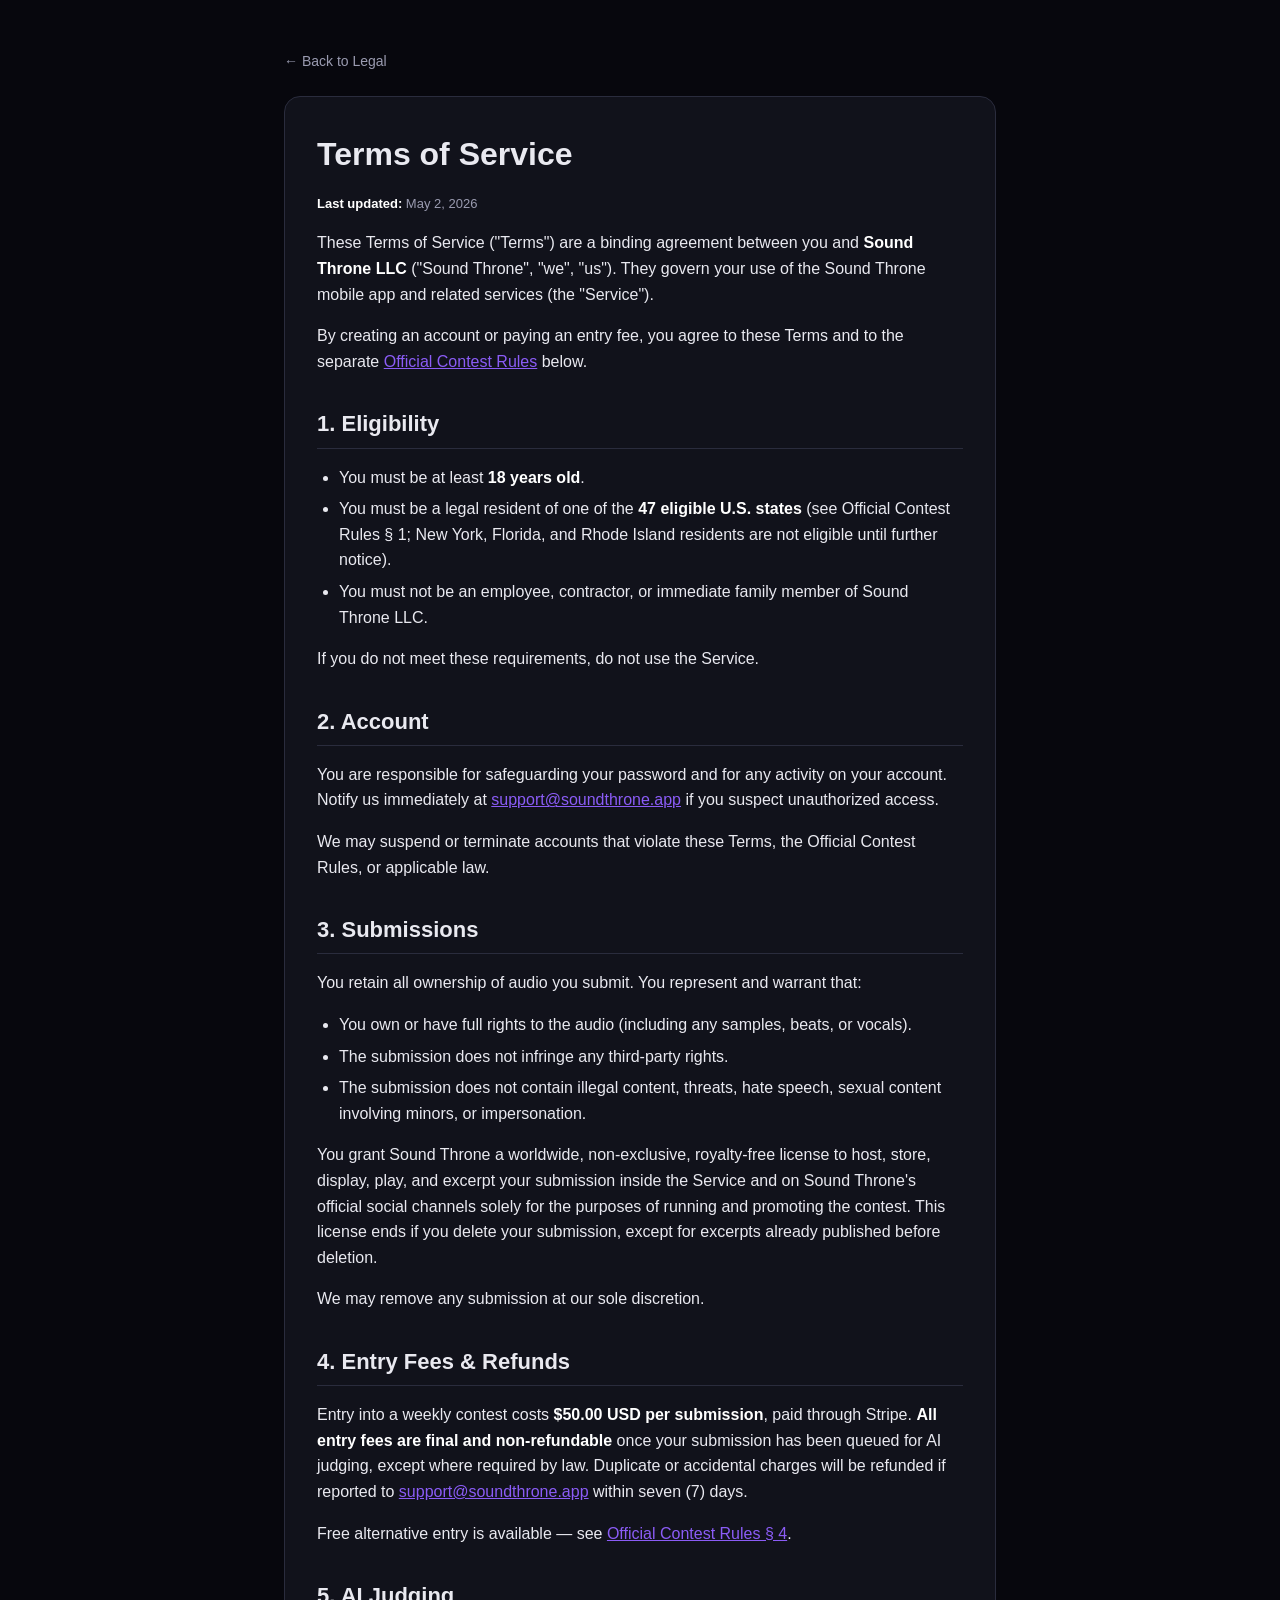
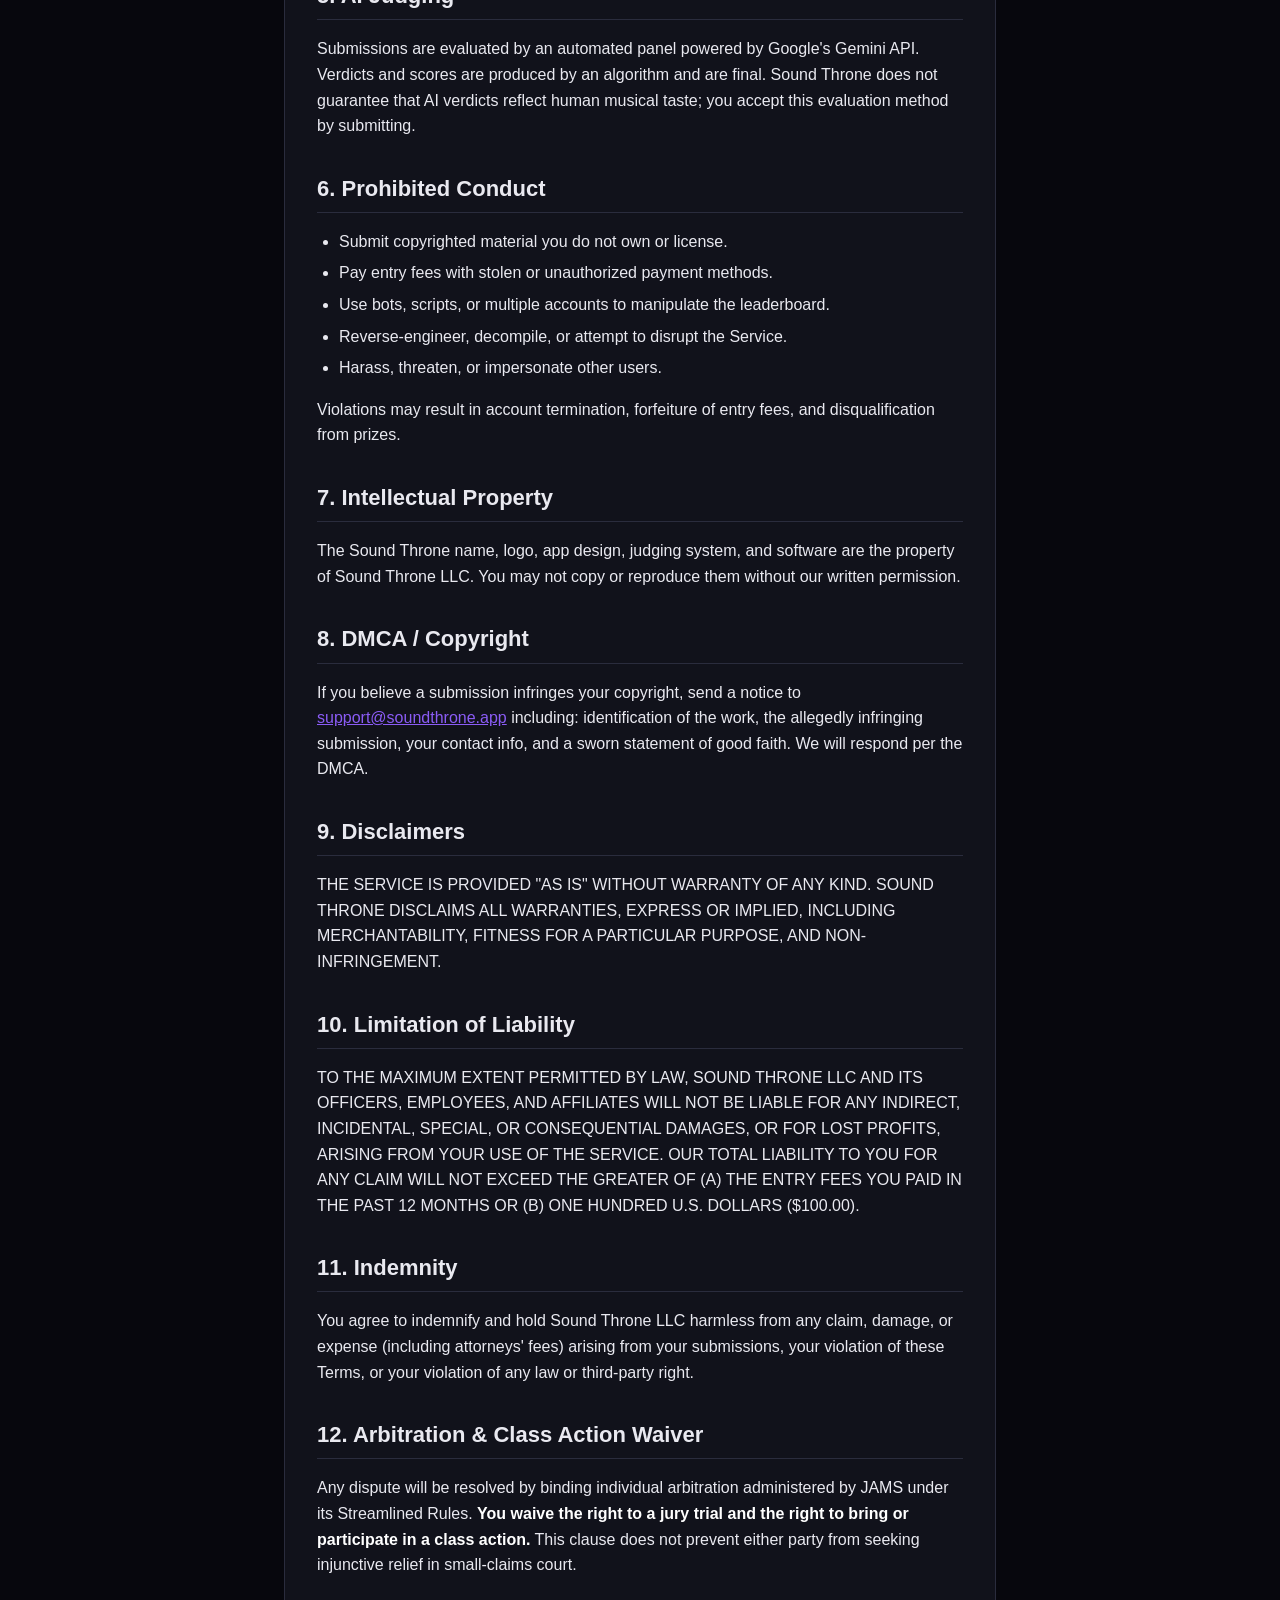
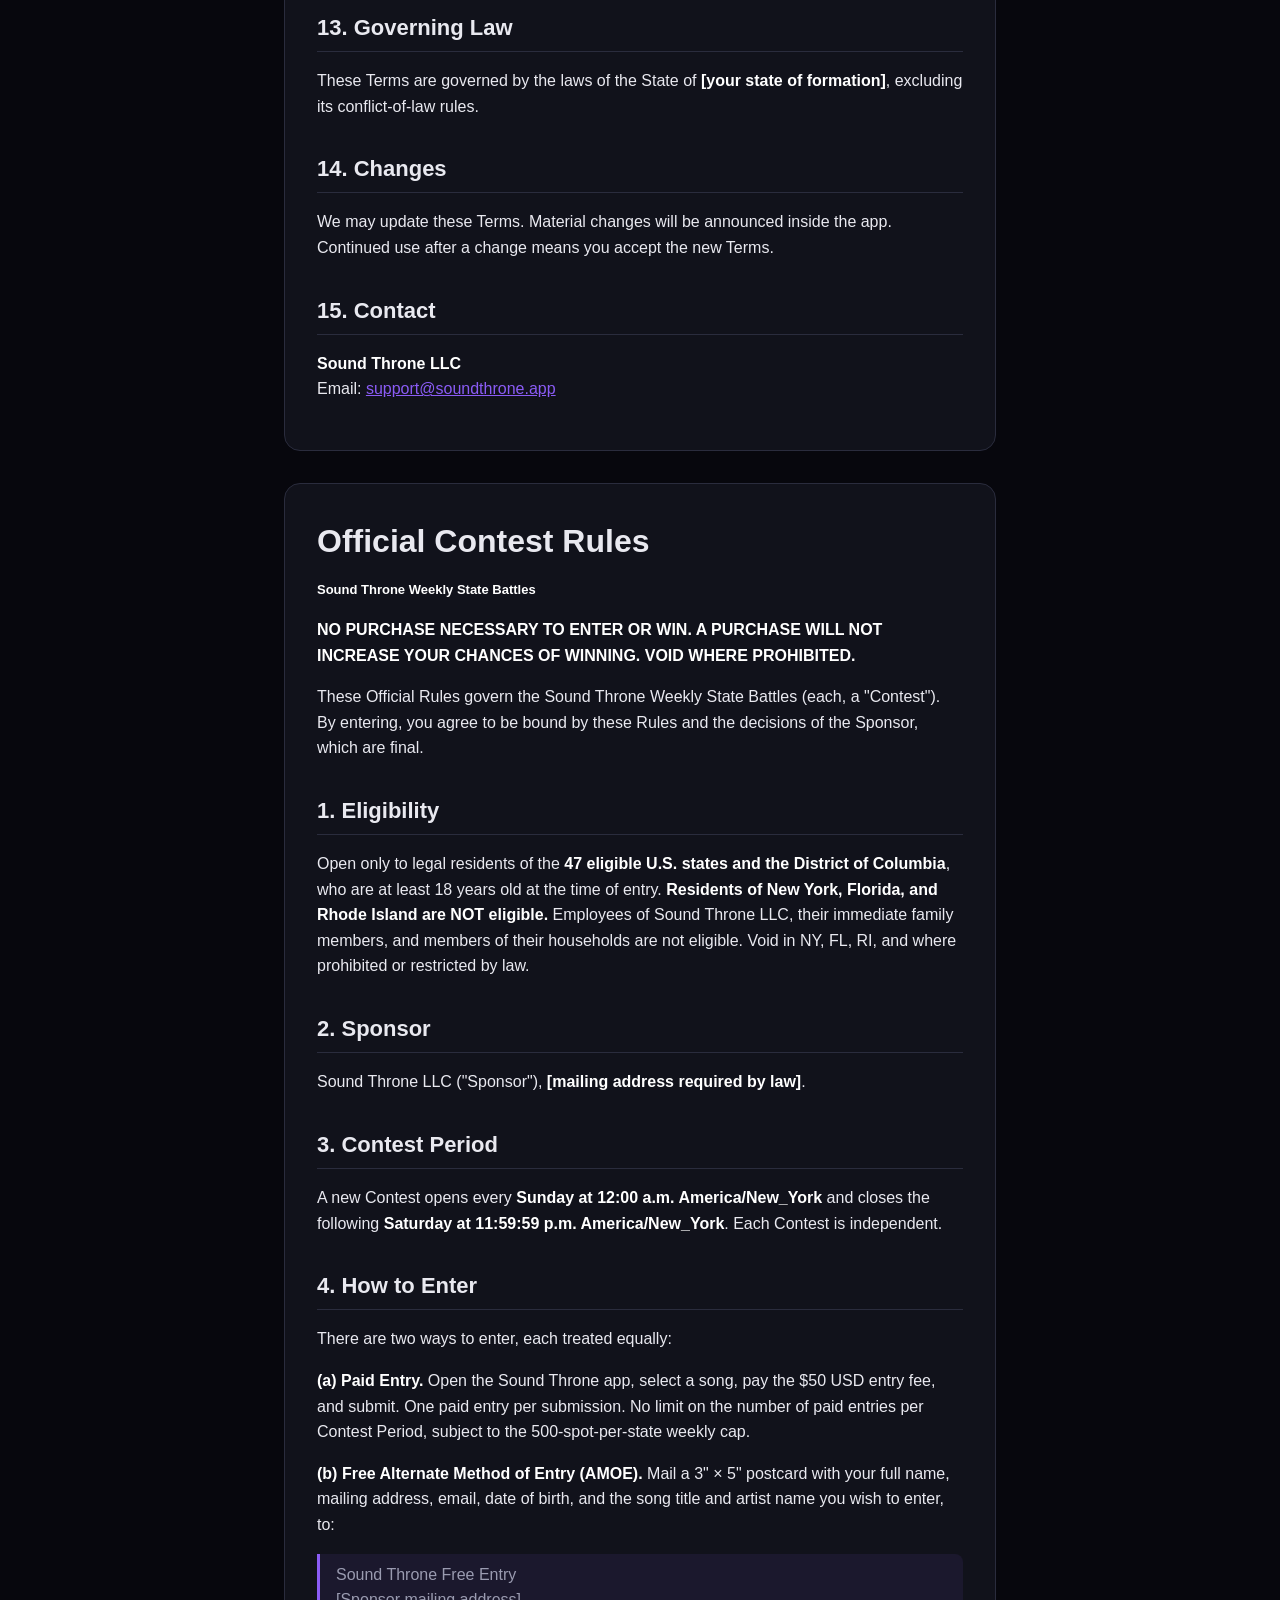
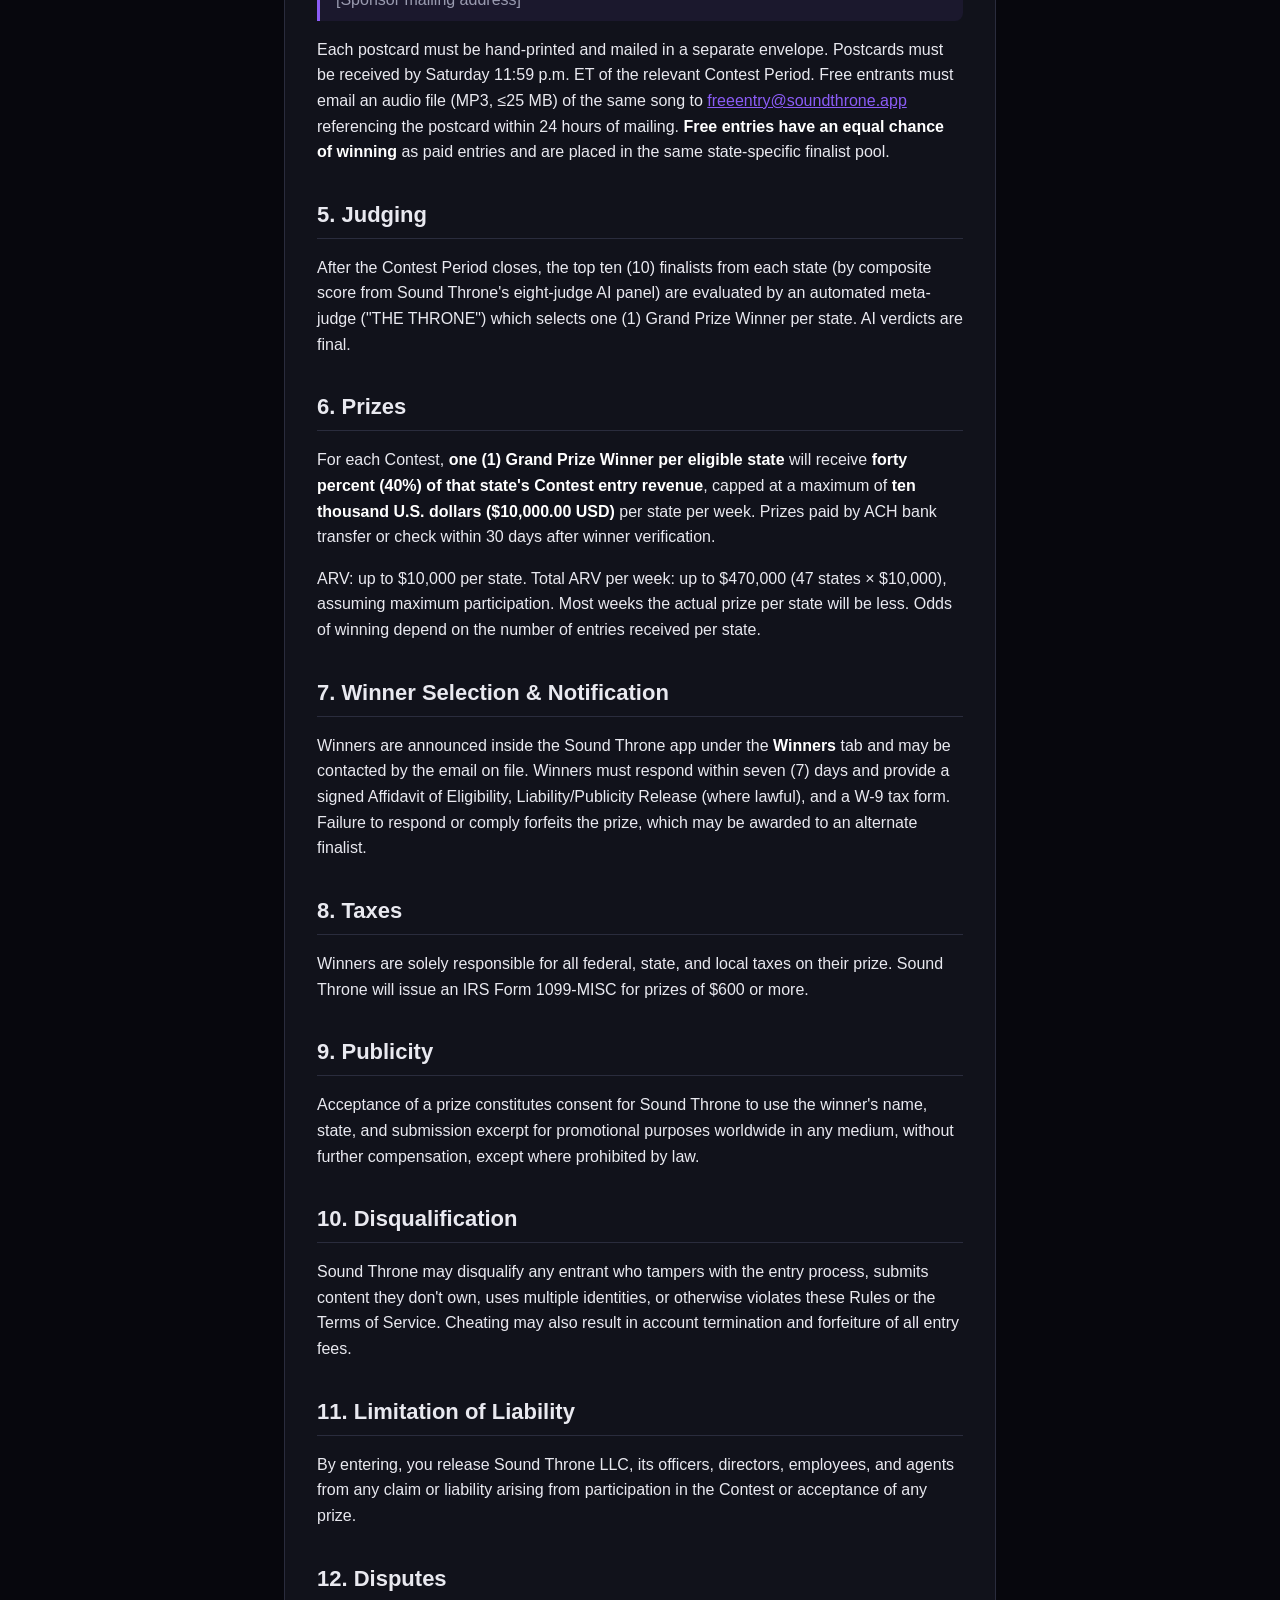
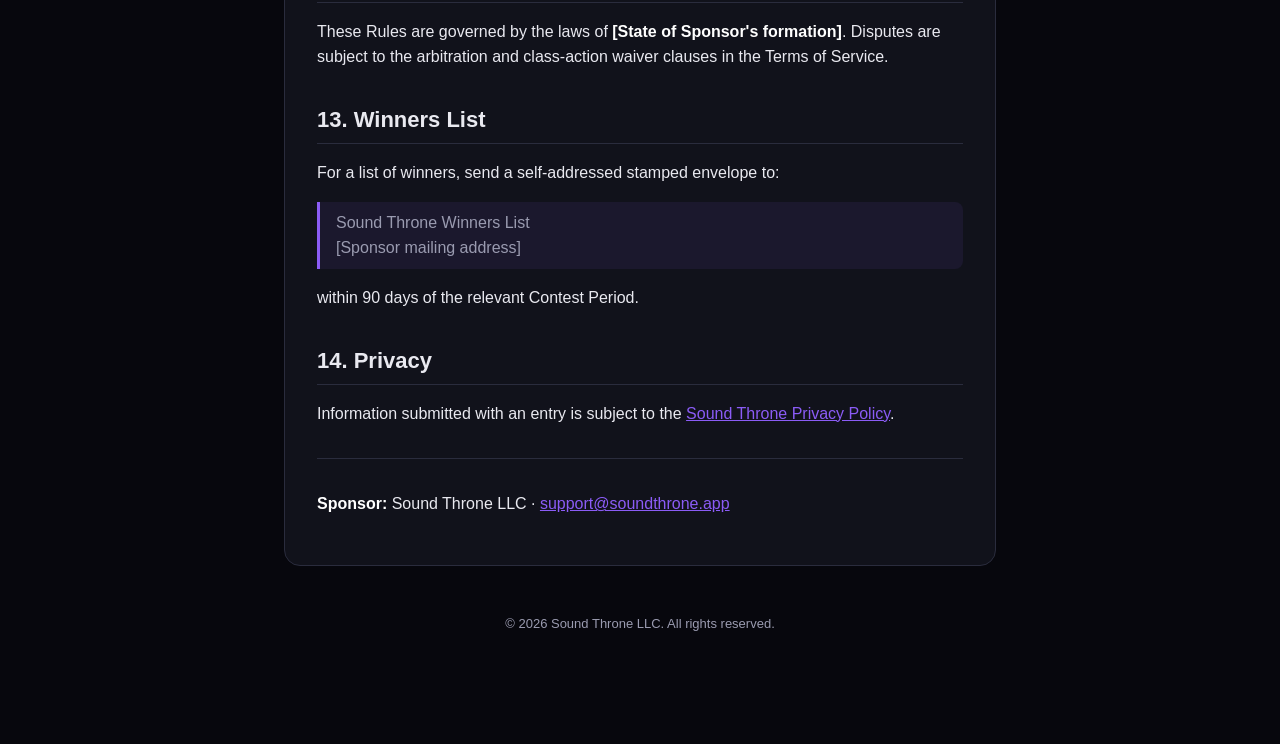
==== terms.html @ baa13c51 "Initial: privacy, terms, contest rules" ====
<!doctype html>
<html lang="en">
<head>
<meta charset="utf-8" />
<meta name="viewport" content="width=device-width, initial-scale=1" />
<title>Terms of Service &amp; Contest Rules — Sound Throne</title>
<link rel="stylesheet" href="style.css" />
</head>
<body>
<main>
  <a class="back" href="index.html">← Back to Legal</a>

  <article id="terms">
    <h1>Terms of Service</h1>
    <p class="updated"><strong>Last updated:</strong> May 2, 2026</p>

    <p>These Terms of Service ("Terms") are a binding agreement between you and <strong>Sound Throne LLC</strong> ("Sound Throne", "we", "us"). They govern your use of the Sound Throne mobile app and related services (the "Service").</p>
    <p>By creating an account or paying an entry fee, you agree to these Terms and to the separate <a href="#official-contest-rules">Official Contest Rules</a> below.</p>

    <h2>1. Eligibility</h2>
    <ul>
      <li>You must be at least <strong>18 years old</strong>.</li>
      <li>You must be a legal resident of one of the <strong>47 eligible U.S. states</strong> (see Official Contest Rules § 1; New York, Florida, and Rhode Island residents are not eligible until further notice).</li>
      <li>You must not be an employee, contractor, or immediate family member of Sound Throne LLC.</li>
    </ul>
    <p>If you do not meet these requirements, do not use the Service.</p>

    <h2>2. Account</h2>
    <p>You are responsible for safeguarding your password and for any activity on your account. Notify us immediately at <a href="mailto:support@soundthrone.app">support@soundthrone.app</a> if you suspect unauthorized access.</p>
    <p>We may suspend or terminate accounts that violate these Terms, the Official Contest Rules, or applicable law.</p>

    <h2>3. Submissions</h2>
    <p>You retain all ownership of audio you submit. You represent and warrant that:</p>
    <ul>
      <li>You own or have full rights to the audio (including any samples, beats, or vocals).</li>
      <li>The submission does not infringe any third-party rights.</li>
      <li>The submission does not contain illegal content, threats, hate speech, sexual content involving minors, or impersonation.</li>
    </ul>
    <p>You grant Sound Throne a worldwide, non-exclusive, royalty-free license to host, store, display, play, and excerpt your submission inside the Service and on Sound Throne's official social channels solely for the purposes of running and promoting the contest. This license ends if you delete your submission, except for excerpts already published before deletion.</p>
    <p>We may remove any submission at our sole discretion.</p>

    <h2>4. Entry Fees &amp; Refunds</h2>
    <p>Entry into a weekly contest costs <strong>$50.00 USD per submission</strong>, paid through Stripe. <strong>All entry fees are final and non-refundable</strong> once your submission has been queued for AI judging, except where required by law. Duplicate or accidental charges will be refunded if reported to <a href="mailto:support@soundthrone.app">support@soundthrone.app</a> within seven (7) days.</p>
    <p>Free alternative entry is available — see <a href="#official-contest-rules">Official Contest Rules § 4</a>.</p>

    <h2>5. AI Judging</h2>
    <p>Submissions are evaluated by an automated panel powered by Google's Gemini API. Verdicts and scores are produced by an algorithm and are final. Sound Throne does not guarantee that AI verdicts reflect human musical taste; you accept this evaluation method by submitting.</p>

    <h2>6. Prohibited Conduct</h2>
    <ul>
      <li>Submit copyrighted material you do not own or license.</li>
      <li>Pay entry fees with stolen or unauthorized payment methods.</li>
      <li>Use bots, scripts, or multiple accounts to manipulate the leaderboard.</li>
      <li>Reverse-engineer, decompile, or attempt to disrupt the Service.</li>
      <li>Harass, threaten, or impersonate other users.</li>
    </ul>
    <p>Violations may result in account termination, forfeiture of entry fees, and disqualification from prizes.</p>

    <h2>7. Intellectual Property</h2>
    <p>The Sound Throne name, logo, app design, judging system, and software are the property of Sound Throne LLC. You may not copy or reproduce them without our written permission.</p>

    <h2>8. DMCA / Copyright</h2>
    <p>If you believe a submission infringes your copyright, send a notice to <a href="mailto:support@soundthrone.app">support@soundthrone.app</a> including: identification of the work, the allegedly infringing submission, your contact info, and a sworn statement of good faith. We will respond per the DMCA.</p>

    <h2>9. Disclaimers</h2>
    <p>THE SERVICE IS PROVIDED "AS IS" WITHOUT WARRANTY OF ANY KIND. SOUND THRONE DISCLAIMS ALL WARRANTIES, EXPRESS OR IMPLIED, INCLUDING MERCHANTABILITY, FITNESS FOR A PARTICULAR PURPOSE, AND NON-INFRINGEMENT.</p>

    <h2>10. Limitation of Liability</h2>
    <p>TO THE MAXIMUM EXTENT PERMITTED BY LAW, SOUND THRONE LLC AND ITS OFFICERS, EMPLOYEES, AND AFFILIATES WILL NOT BE LIABLE FOR ANY INDIRECT, INCIDENTAL, SPECIAL, OR CONSEQUENTIAL DAMAGES, OR FOR LOST PROFITS, ARISING FROM YOUR USE OF THE SERVICE. OUR TOTAL LIABILITY TO YOU FOR ANY CLAIM WILL NOT EXCEED THE GREATER OF (A) THE ENTRY FEES YOU PAID IN THE PAST 12 MONTHS OR (B) ONE HUNDRED U.S. DOLLARS ($100.00).</p>

    <h2>11. Indemnity</h2>
    <p>You agree to indemnify and hold Sound Throne LLC harmless from any claim, damage, or expense (including attorneys' fees) arising from your submissions, your violation of these Terms, or your violation of any law or third-party right.</p>

    <h2>12. Arbitration &amp; Class Action Waiver</h2>
    <p>Any dispute will be resolved by binding individual arbitration administered by JAMS under its Streamlined Rules. <strong>You waive the right to a jury trial and the right to bring or participate in a class action.</strong> This clause does not prevent either party from seeking injunctive relief in small-claims court.</p>

    <h2>13. Governing Law</h2>
    <p>These Terms are governed by the laws of the State of <strong>[your state of formation]</strong>, excluding its conflict-of-law rules.</p>

    <h2>14. Changes</h2>
    <p>We may update these Terms. Material changes will be announced inside the app. Continued use after a change means you accept the new Terms.</p>

    <h2>15. Contact</h2>
    <p><strong>Sound Throne LLC</strong><br />
    Email: <a href="mailto:support@soundthrone.app">support@soundthrone.app</a></p>
  </article>

  <article id="official-contest-rules" style="margin-top:32px;">
    <h1>Official Contest Rules</h1>
    <p class="updated"><strong>Sound Throne Weekly State Battles</strong></p>
    <p><strong>NO PURCHASE NECESSARY TO ENTER OR WIN. A PURCHASE WILL NOT INCREASE YOUR CHANCES OF WINNING. VOID WHERE PROHIBITED.</strong></p>
    <p>These Official Rules govern the Sound Throne Weekly State Battles (each, a "Contest"). By entering, you agree to be bound by these Rules and the decisions of the Sponsor, which are final.</p>

    <h2>1. Eligibility</h2>
    <p>Open only to legal residents of the <strong>47 eligible U.S. states and the District of Columbia</strong>, who are at least 18 years old at the time of entry. <strong>Residents of New York, Florida, and Rhode Island are NOT eligible.</strong> Employees of Sound Throne LLC, their immediate family members, and members of their households are not eligible. Void in NY, FL, RI, and where prohibited or restricted by law.</p>

    <h2>2. Sponsor</h2>
    <p>Sound Throne LLC ("Sponsor"), <strong>[mailing address required by law]</strong>.</p>

    <h2>3. Contest Period</h2>
    <p>A new Contest opens every <strong>Sunday at 12:00 a.m. America/New_York</strong> and closes the following <strong>Saturday at 11:59:59 p.m. America/New_York</strong>. Each Contest is independent.</p>

    <h2>4. How to Enter</h2>
    <p>There are two ways to enter, each treated equally:</p>
    <p><strong>(a) Paid Entry.</strong> Open the Sound Throne app, select a song, pay the $50 USD entry fee, and submit. One paid entry per submission. No limit on the number of paid entries per Contest Period, subject to the 500-spot-per-state weekly cap.</p>
    <p><strong>(b) Free Alternate Method of Entry (AMOE).</strong> Mail a 3" × 5" postcard with your full name, mailing address, email, date of birth, and the song title and artist name you wish to enter, to:</p>
    <blockquote>Sound Throne Free Entry<br />[Sponsor mailing address]</blockquote>
    <p>Each postcard must be hand-printed and mailed in a separate envelope. Postcards must be received by Saturday 11:59 p.m. ET of the relevant Contest Period. Free entrants must email an audio file (MP3, ≤25 MB) of the same song to <a href="mailto:freeentry@soundthrone.app">freeentry@soundthrone.app</a> referencing the postcard within 24 hours of mailing. <strong>Free entries have an equal chance of winning</strong> as paid entries and are placed in the same state-specific finalist pool.</p>

    <h2>5. Judging</h2>
    <p>After the Contest Period closes, the top ten (10) finalists from each state (by composite score from Sound Throne's eight-judge AI panel) are evaluated by an automated meta-judge ("THE THRONE") which selects one (1) Grand Prize Winner per state. AI verdicts are final.</p>

    <h2>6. Prizes</h2>
    <p>For each Contest, <strong>one (1) Grand Prize Winner per eligible state</strong> will receive <strong>forty percent (40%) of that state's Contest entry revenue</strong>, capped at a maximum of <strong>ten thousand U.S. dollars ($10,000.00 USD)</strong> per state per week. Prizes paid by ACH bank transfer or check within 30 days after winner verification.</p>
    <p>ARV: up to $10,000 per state. Total ARV per week: up to $470,000 (47 states × $10,000), assuming maximum participation. Most weeks the actual prize per state will be less. Odds of winning depend on the number of entries received per state.</p>

    <h2>7. Winner Selection &amp; Notification</h2>
    <p>Winners are announced inside the Sound Throne app under the <strong>Winners</strong> tab and may be contacted by the email on file. Winners must respond within seven (7) days and provide a signed Affidavit of Eligibility, Liability/Publicity Release (where lawful), and a W-9 tax form. Failure to respond or comply forfeits the prize, which may be awarded to an alternate finalist.</p>

    <h2>8. Taxes</h2>
    <p>Winners are solely responsible for all federal, state, and local taxes on their prize. Sound Throne will issue an IRS Form 1099-MISC for prizes of $600 or more.</p>

    <h2>9. Publicity</h2>
    <p>Acceptance of a prize constitutes consent for Sound Throne to use the winner's name, state, and submission excerpt for promotional purposes worldwide in any medium, without further compensation, except where prohibited by law.</p>

    <h2>10. Disqualification</h2>
    <p>Sound Throne may disqualify any entrant who tampers with the entry process, submits content they don't own, uses multiple identities, or otherwise violates these Rules or the Terms of Service. Cheating may also result in account termination and forfeiture of all entry fees.</p>

    <h2>11. Limitation of Liability</h2>
    <p>By entering, you release Sound Throne LLC, its officers, directors, employees, and agents from any claim or liability arising from participation in the Contest or acceptance of any prize.</p>

    <h2>12. Disputes</h2>
    <p>These Rules are governed by the laws of <strong>[State of Sponsor's formation]</strong>. Disputes are subject to the arbitration and class-action waiver clauses in the Terms of Service.</p>

    <h2>13. Winners List</h2>
    <p>For a list of winners, send a self-addressed stamped envelope to:</p>
    <blockquote>Sound Throne Winners List<br />[Sponsor mailing address]</blockquote>
    <p>within 90 days of the relevant Contest Period.</p>

    <h2>14. Privacy</h2>
    <p>Information submitted with an entry is subject to the <a href="privacy.html">Sound Throne Privacy Policy</a>.</p>

    <hr />
    <p><strong>Sponsor:</strong> Sound Throne LLC · <a href="mailto:support@soundthrone.app">support@soundthrone.app</a></p>
  </article>

  <footer>
    <p>© 2026 Sound Throne LLC. All rights reserved.</p>
  </footer>
</main>
</body>
</html>
---- style.css ----
:root {
  --bg: #07070d;
  --panel: #11121b;
  --border: #2a2c3d;
  --text: #e9e9f0;
  --muted: #9a9bb0;
  --accent: #8b5cf6;
}

* { box-sizing: border-box; }

html, body {
  margin: 0;
  padding: 0;
  background: var(--bg);
  color: var(--text);
  font-family: -apple-system, BlinkMacSystemFont, "Segoe UI", Roboto, Oxygen,
    Ubuntu, Cantarell, "Helvetica Neue", sans-serif;
  line-height: 1.6;
}

main {
  max-width: 760px;
  margin: 0 auto;
  padding: 48px 24px 96px;
}

.hero {
  text-align: center;
  margin-bottom: 32px;
}

.hero .crown {
  font-size: 48px;
  margin-bottom: 8px;
}

.hero h1 {
  font-size: 36px;
  margin: 0;
  letter-spacing: -0.5px;
}

.hero .tag {
  color: var(--muted);
  text-transform: uppercase;
  letter-spacing: 2px;
  font-size: 12px;
  margin-top: 8px;
}

.links {
  display: flex;
  flex-wrap: wrap;
  gap: 12px;
  justify-content: center;
  margin: 24px 0 48px;
}

.links a {
  background: var(--panel);
  border: 1px solid var(--border);
  border-radius: 999px;
  padding: 10px 18px;
  color: var(--text);
  text-decoration: none;
  font-size: 14px;
  transition: border-color 0.2s, color 0.2s;
}

.links a:hover {
  border-color: var(--accent);
  color: var(--accent);
}

article {
  background: var(--panel);
  border: 1px solid var(--border);
  border-radius: 16px;
  padding: 32px;
}

article h1 {
  font-size: 32px;
  margin: 0 0 8px;
}

article h2 {
  font-size: 22px;
  margin-top: 32px;
  margin-bottom: 8px;
  border-bottom: 1px solid var(--border);
  padding-bottom: 6px;
}

article h3 {
  font-size: 17px;
  margin-top: 20px;
  margin-bottom: 6px;
  color: var(--accent);
}

article p {
  color: var(--text);
}

article ul {
  padding-left: 22px;
}

article li {
  margin-bottom: 6px;
}

article a {
  color: var(--accent);
}

article strong {
  color: #fff;
}

article hr {
  border: 0;
  border-top: 1px solid var(--border);
  margin: 32px 0;
}

article blockquote {
  border-left: 3px solid var(--accent);
  margin: 16px 0;
  padding: 8px 16px;
  color: var(--muted);
  background: rgba(139, 92, 246, 0.08);
  border-radius: 0 8px 8px 0;
}

.back {
  display: inline-block;
  margin-bottom: 24px;
  color: var(--muted);
  text-decoration: none;
  font-size: 14px;
}

.back:hover { color: var(--accent); }

.updated {
  color: var(--muted);
  font-size: 13px;
  margin-bottom: 0;
}

footer {
  text-align: center;
  margin-top: 48px;
  color: var(--muted);
  font-size: 13px;
}
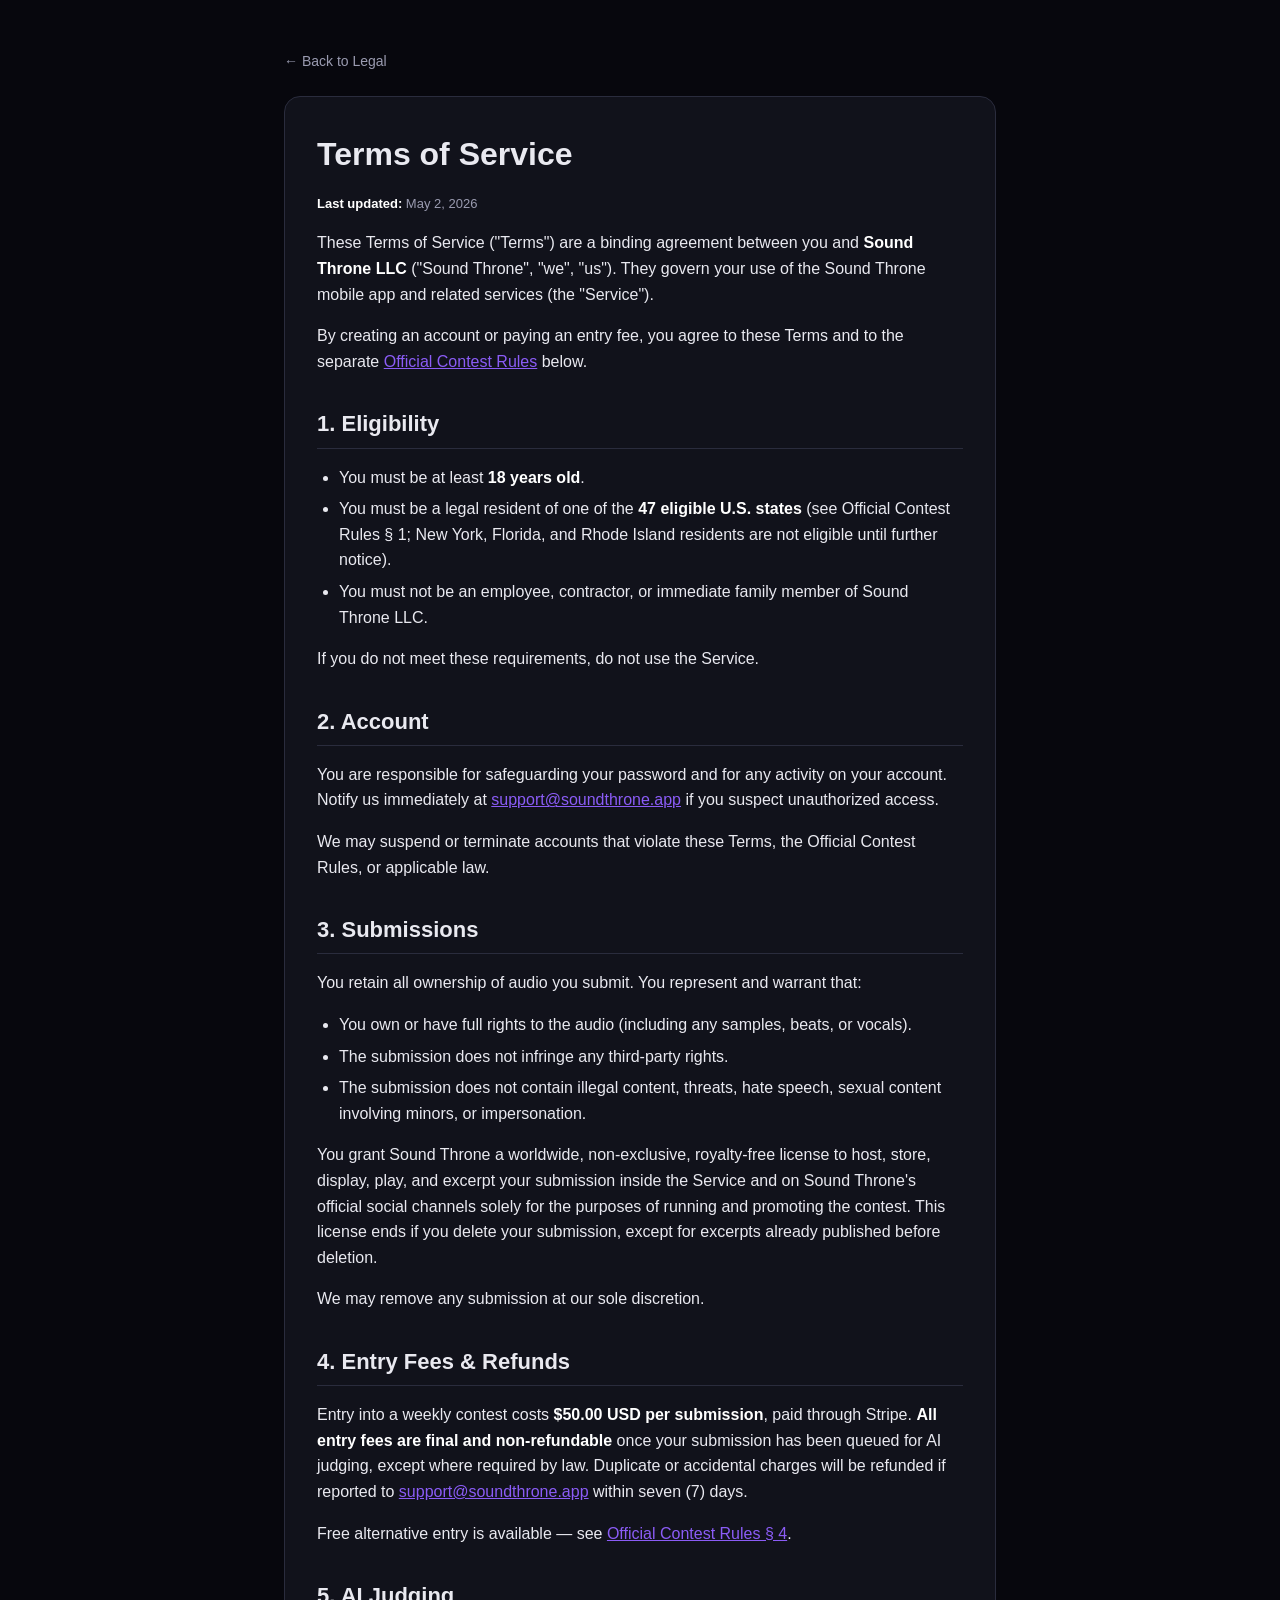
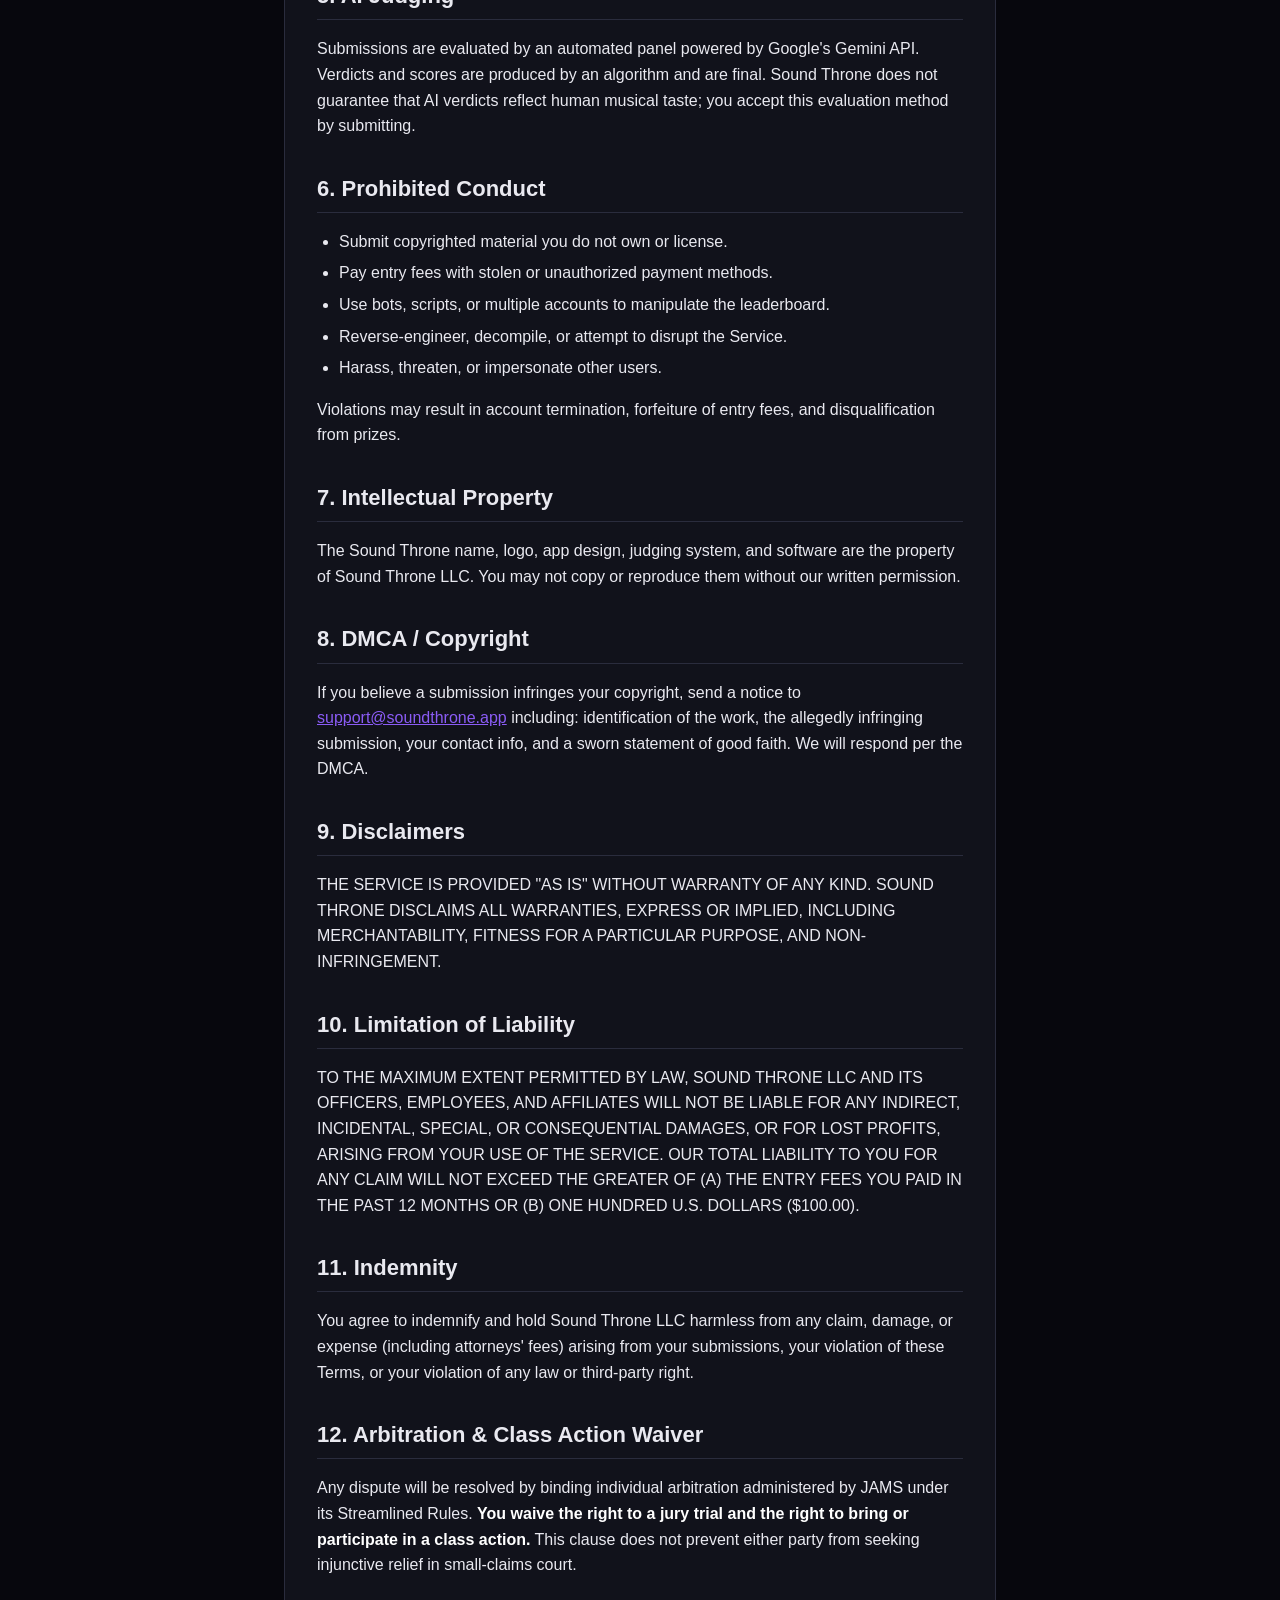
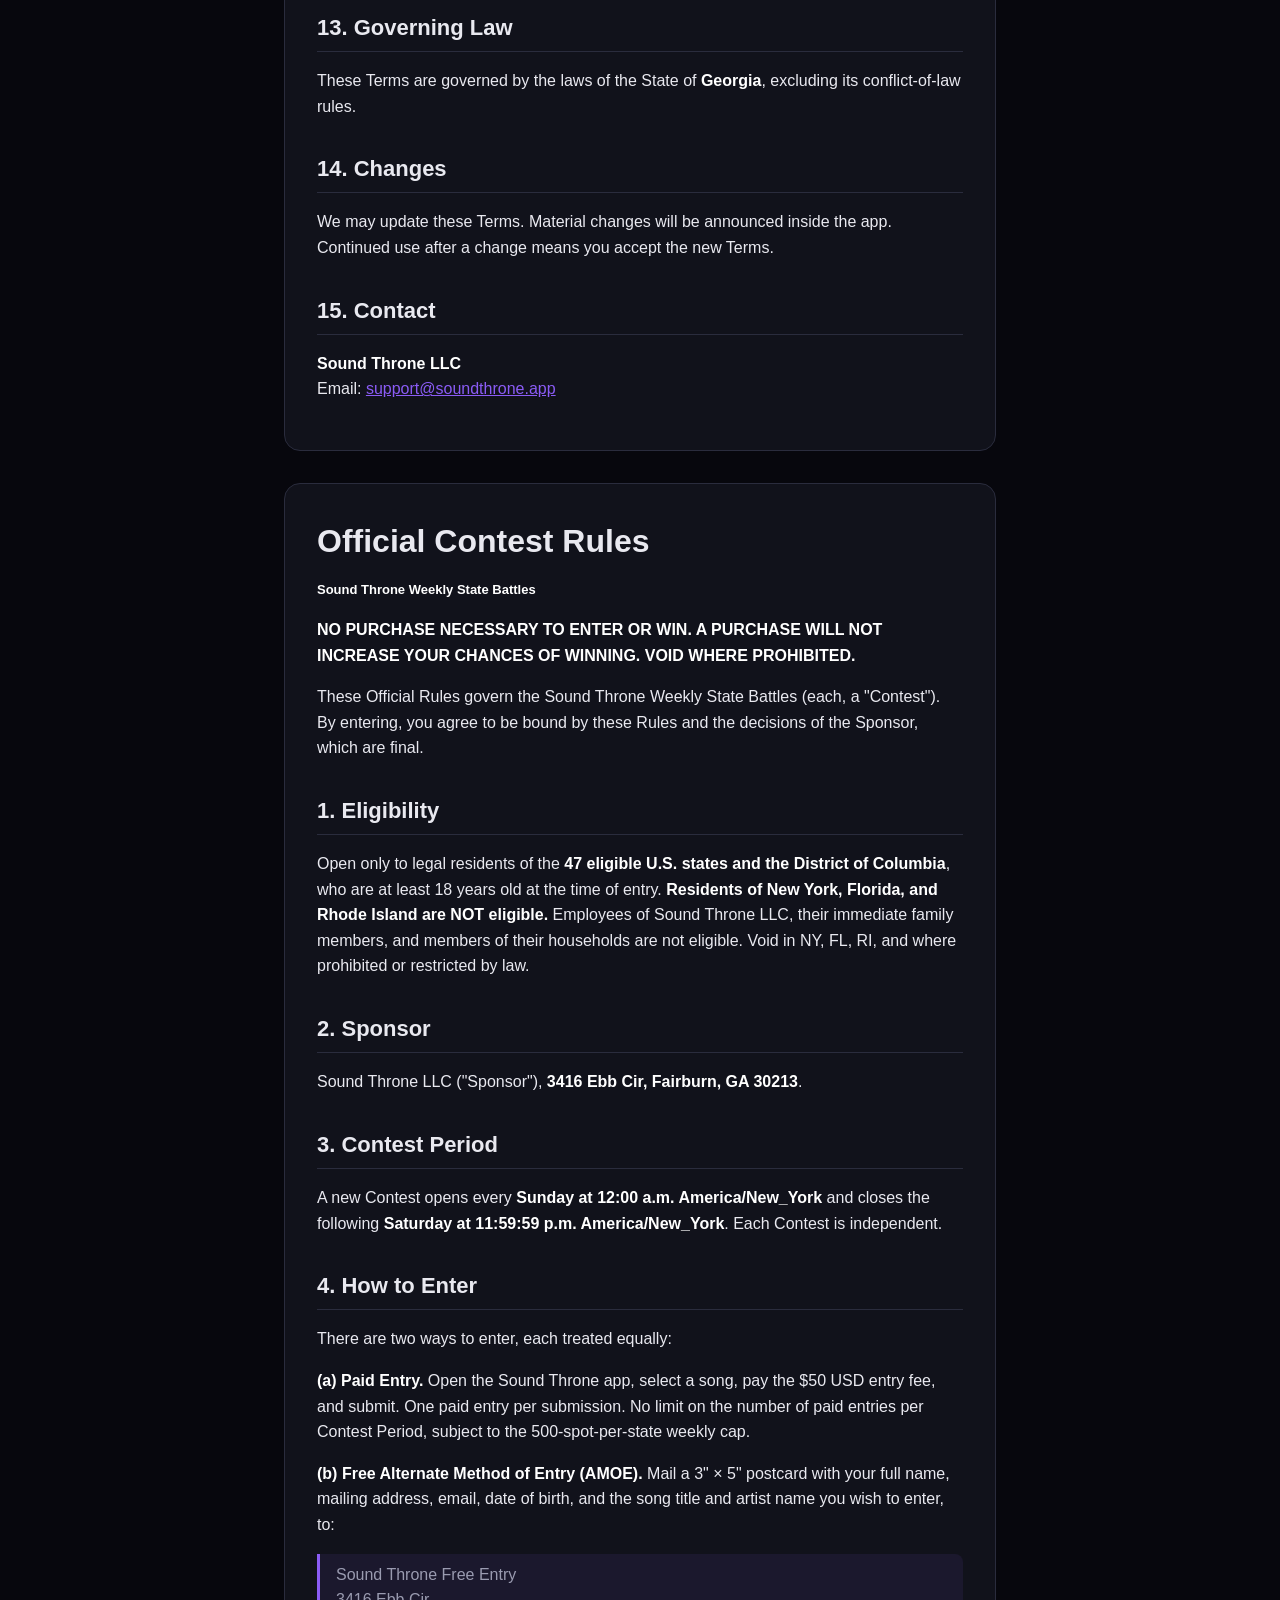
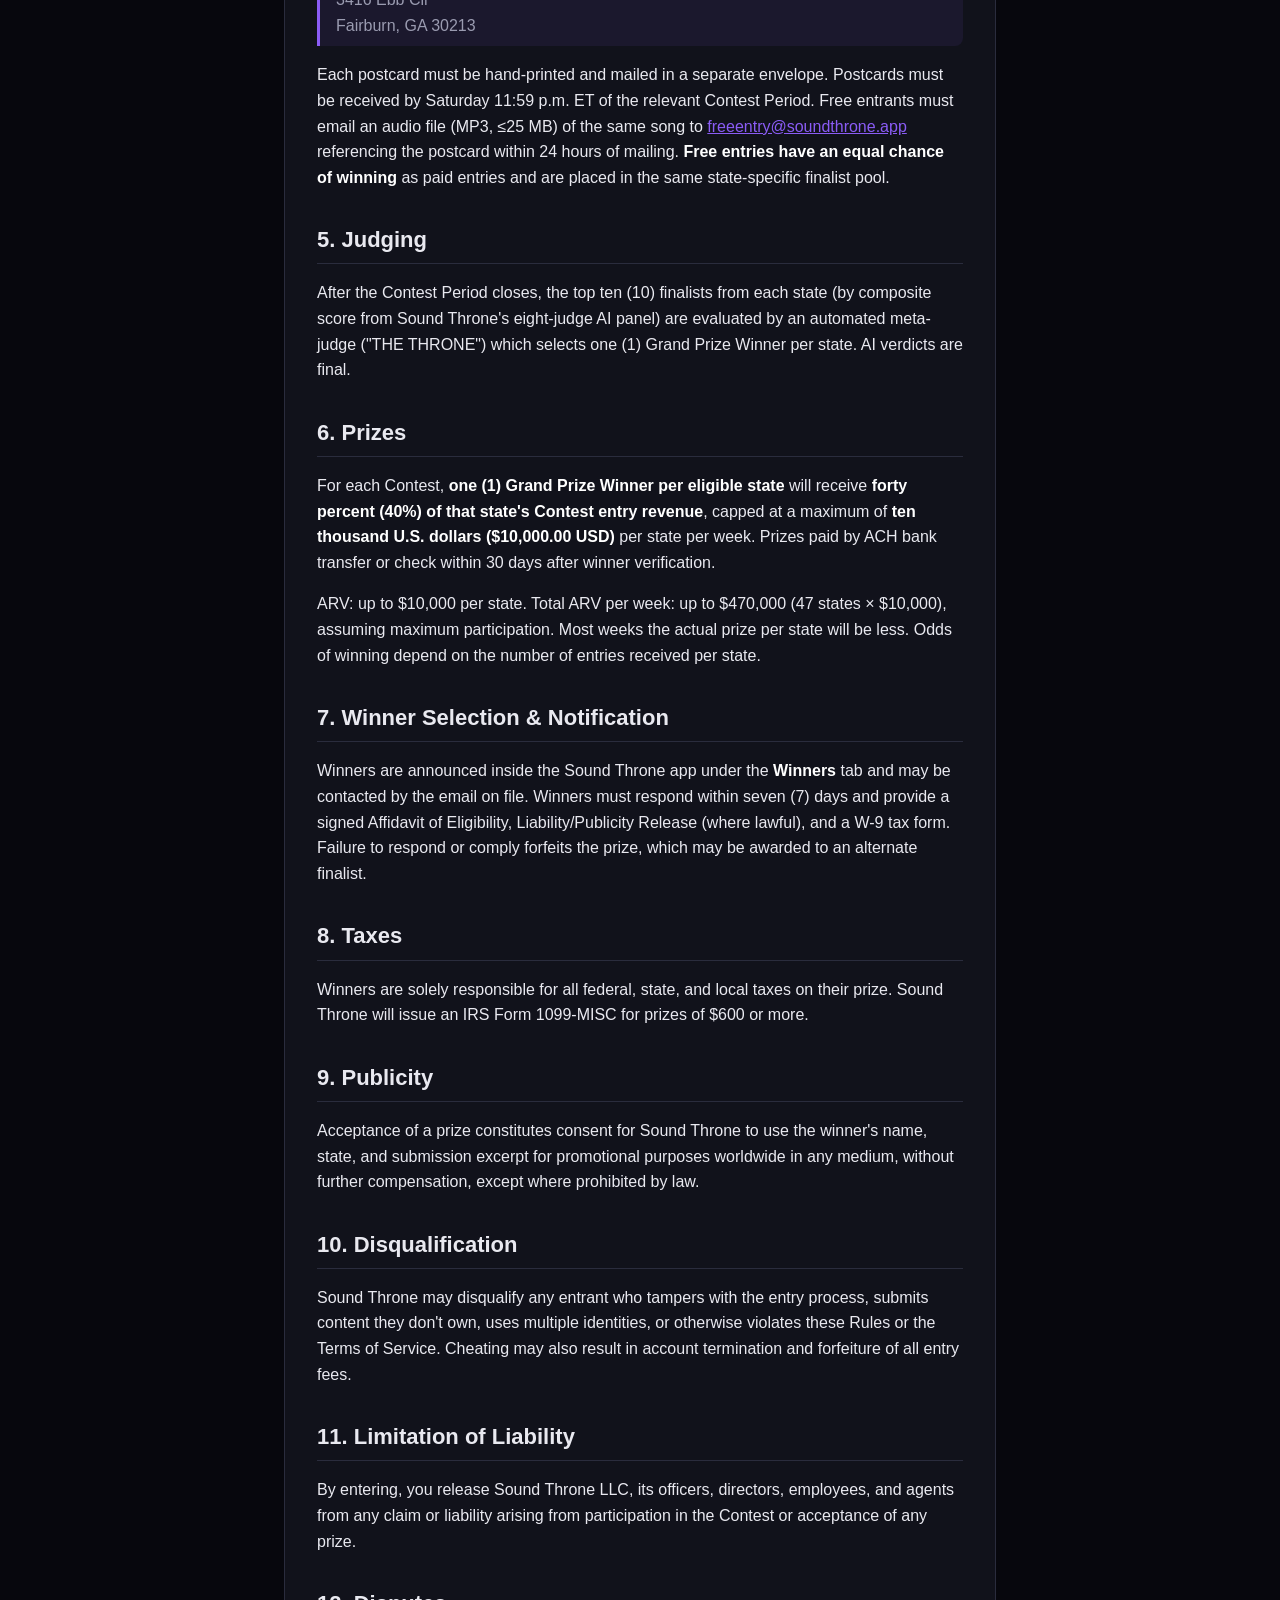
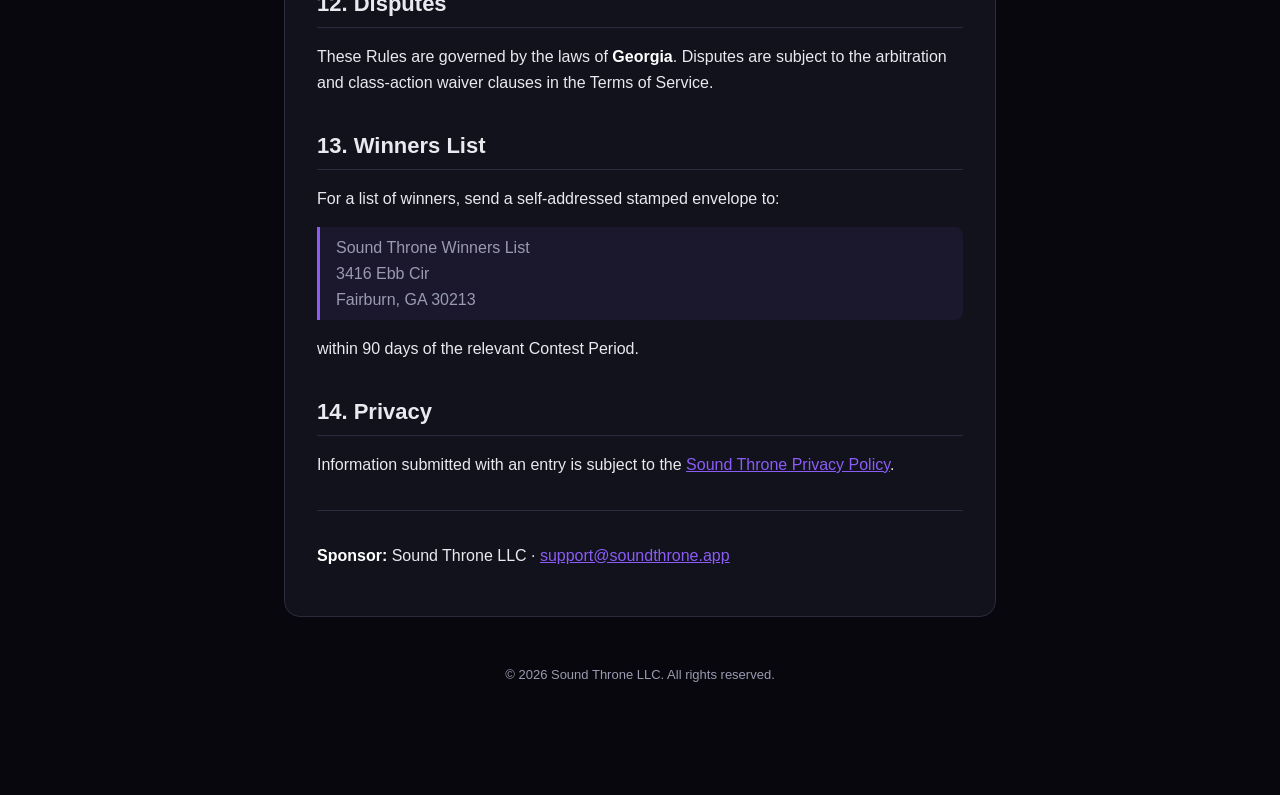
==== commit d62442b2: "Fill LLC state (Georgia) and temporary mailing address" ====
--- a/terms.html
+++ b/terms.html
@@ -75,7 +75,7 @@
     <p>Any dispute will be resolved by binding individual arbitration administered by JAMS under its Streamlined Rules. <strong>You waive the right to a jury trial and the right to bring or participate in a class action.</strong> This clause does not prevent either party from seeking injunctive relief in small-claims court.</p>
 
     <h2>13. Governing Law</h2>
-    <p>These Terms are governed by the laws of the State of <strong>[your state of formation]</strong>, excluding its conflict-of-law rules.</p>
+    <p>These Terms are governed by the laws of the State of <strong>Georgia</strong>, excluding its conflict-of-law rules.</p>
 
     <h2>14. Changes</h2>
     <p>We may update these Terms. Material changes will be announced inside the app. Continued use after a change means you accept the new Terms.</p>
@@ -95,7 +95,7 @@
     <p>Open only to legal residents of the <strong>47 eligible U.S. states and the District of Columbia</strong>, who are at least 18 years old at the time of entry. <strong>Residents of New York, Florida, and Rhode Island are NOT eligible.</strong> Employees of Sound Throne LLC, their immediate family members, and members of their households are not eligible. Void in NY, FL, RI, and where prohibited or restricted by law.</p>
 
     <h2>2. Sponsor</h2>
-    <p>Sound Throne LLC ("Sponsor"), <strong>[mailing address required by law]</strong>.</p>
+    <p>Sound Throne LLC ("Sponsor"), <strong>3416 Ebb Cir, Fairburn, GA 30213</strong>.</p>
 
     <h2>3. Contest Period</h2>
     <p>A new Contest opens every <strong>Sunday at 12:00 a.m. America/New_York</strong> and closes the following <strong>Saturday at 11:59:59 p.m. America/New_York</strong>. Each Contest is independent.</p>
@@ -104,7 +104,7 @@
     <p>There are two ways to enter, each treated equally:</p>
     <p><strong>(a) Paid Entry.</strong> Open the Sound Throne app, select a song, pay the $50 USD entry fee, and submit. One paid entry per submission. No limit on the number of paid entries per Contest Period, subject to the 500-spot-per-state weekly cap.</p>
     <p><strong>(b) Free Alternate Method of Entry (AMOE).</strong> Mail a 3" × 5" postcard with your full name, mailing address, email, date of birth, and the song title and artist name you wish to enter, to:</p>
-    <blockquote>Sound Throne Free Entry<br />[Sponsor mailing address]</blockquote>
+    <blockquote>Sound Throne Free Entry<br />3416 Ebb Cir<br />Fairburn, GA 30213</blockquote>
     <p>Each postcard must be hand-printed and mailed in a separate envelope. Postcards must be received by Saturday 11:59 p.m. ET of the relevant Contest Period. Free entrants must email an audio file (MP3, ≤25 MB) of the same song to <a href="mailto:freeentry@soundthrone.app">freeentry@soundthrone.app</a> referencing the postcard within 24 hours of mailing. <strong>Free entries have an equal chance of winning</strong> as paid entries and are placed in the same state-specific finalist pool.</p>
 
     <h2>5. Judging</h2>
@@ -130,11 +130,11 @@
     <p>By entering, you release Sound Throne LLC, its officers, directors, employees, and agents from any claim or liability arising from participation in the Contest or acceptance of any prize.</p>
 
     <h2>12. Disputes</h2>
-    <p>These Rules are governed by the laws of <strong>[State of Sponsor's formation]</strong>. Disputes are subject to the arbitration and class-action waiver clauses in the Terms of Service.</p>
+    <p>These Rules are governed by the laws of <strong>Georgia</strong>. Disputes are subject to the arbitration and class-action waiver clauses in the Terms of Service.</p>
 
     <h2>13. Winners List</h2>
     <p>For a list of winners, send a self-addressed stamped envelope to:</p>
-    <blockquote>Sound Throne Winners List<br />[Sponsor mailing address]</blockquote>
+    <blockquote>Sound Throne Winners List<br />3416 Ebb Cir<br />Fairburn, GA 30213</blockquote>
     <p>within 90 days of the relevant Contest Period.</p>
 
     <h2>14. Privacy</h2>
